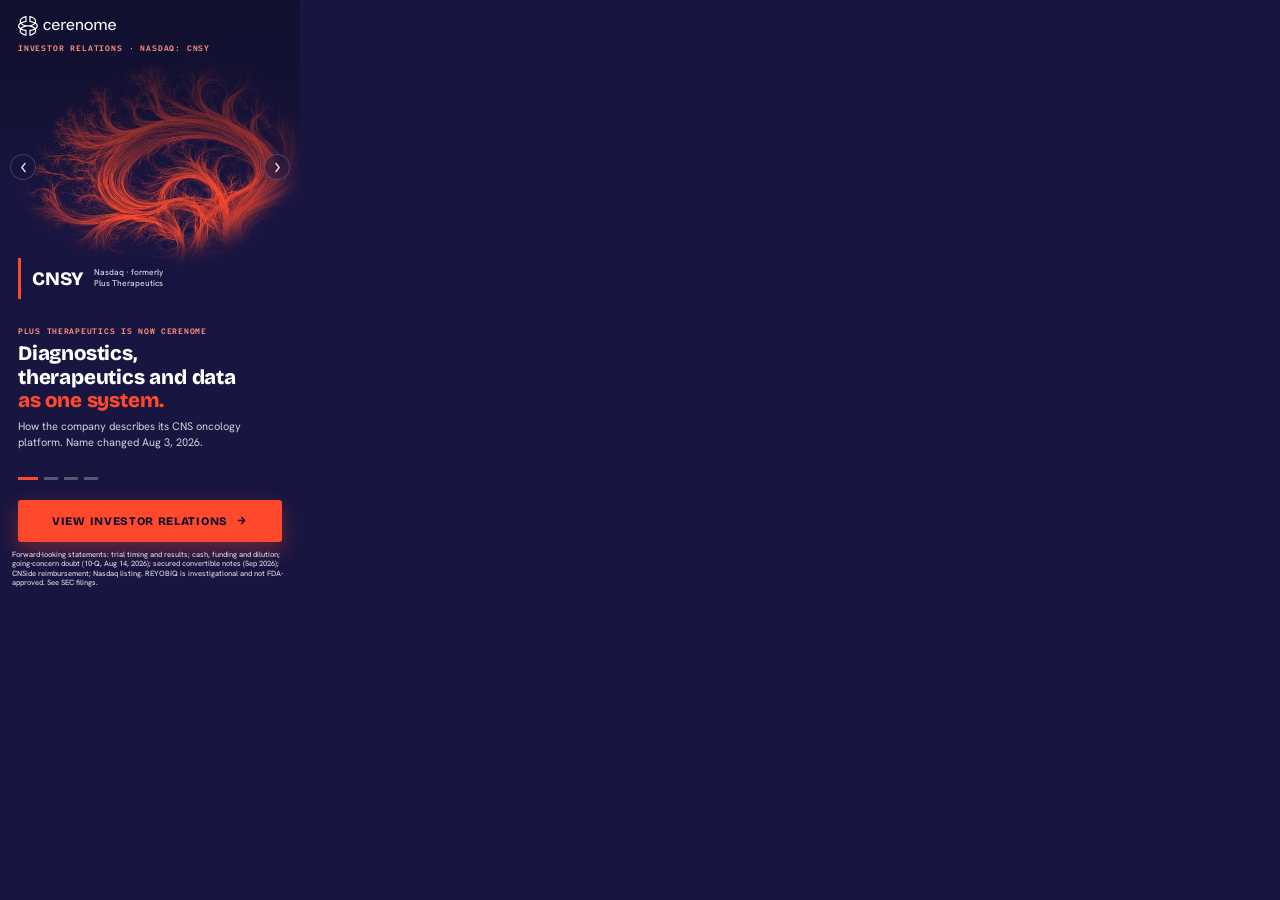
==== concept-a-photo/index.html @ 1be0fbd3 "Cerenome IR banner concepts (A-D) and in-context preview Co-Authored-By: Claude Sonnet 5.5 <noreply@" ====
<!DOCTYPE html>
<html lang="en">
<head>
<meta name="robots" content="noindex,nofollow">
<meta charset="UTF-8">
<meta name="ad.size" content="width=300,height=600">
<meta http-equiv="X-UA-Compatible" content="IE=Edge">
<meta name="viewport" content="width=300,initial-scale=1">
<link rel="icon" href="data:,">
<title>Cerenome, Inc. — Investor Relations</title>
<link rel="preconnect" href="https://fonts.googleapis.com">
<link rel="preconnect" href="https://fonts.gstatic.com" crossorigin>
<link href="https://fonts.googleapis.com/css2?family=Bricolage+Grotesque:opsz,wght@12..96,700;12..96,800&family=Hanken+Grotesk:wght@400;500;600;700&family=Red+Hat+Mono:wght@500;600&display=swap" rel="stylesheet">
<link rel="stylesheet" href="style.css">
</head>
<body>

<!--
  Cerenome, Inc. — IR display banner, 300x600 — Concept A: Photo / Dark.
  Promotes: https://media-console-group.github.io/cerenome-ir-concept/
  Full-bleed company artwork per slide (the coral fibre tracts on the IR page) (Ken Burns zoom + scrims), a
  floating stat chip, persistent logo/ticker chrome, stat row + CTA +
  forward-looking-statements line. Concept C is generated from this file
  (scripts/build_concept_c.py), so re-run that after every edit here.
  Every slide's copy and stat must come from the live IR site.
-->

<div id="banner" aria-label="Cerenome, Inc. investor relations advertisement">

  <div id="slides">

    <!-- Slide 1 — Overview: the rename and the platform (the company's own description) -->
    <section class="slide" data-index="0">
      <div class="slide-bg" role="img" aria-label="Coral fibre-tract artwork from the company's website, on deep navy" style="background-image:url(assets/slide-1.jpg)"></div>
      <div class="slide-scrim-top"></div>
      <div class="slide-scrim-bottom"></div>
      <div class="slide-copy">
        <div class="mid-chip">
          <span class="chip-num">CNSY</span>
          <span class="chip-label">Nasdaq · formerly<br>Plus Therapeutics</span>
        </div>
        <div class="copy-bottom">
          <div class="kicker">Plus Therapeutics is now Cerenome</div>
          <h1>Diagnostics,<br>therapeutics and data<br><em>as one system.</em></h1>
          <p>How the company describes its CNS oncology platform. Name changed Aug&nbsp;3,&nbsp;2026.</p>
        </div>
      </div>
    </section>

    <!-- Slide 2 — CNSide: the commercial diagnostic, with the revenue qualifier -->
    <section class="slide" data-index="1">
      <div class="slide-bg" role="img" aria-label="Coral fibre-tract artwork from the company's website, close crop" style="background-image:url(assets/slide-2.jpg)"></div>
      <div class="slide-scrim-top"></div>
      <div class="slide-scrim-bottom"></div>
      <div class="slide-copy">
        <div class="mid-chip">
          <span class="chip-num">11,000<em>+</em></span>
          <span class="chip-label">CNSide tests since 2020,<br>per the company</span>
        </div>
        <div class="copy-bottom">
          <div class="kicker">CNSide · Diagnostics</div>
          <h1>A spinal fluid test<br>for CNS cancer,<br><em>in clinical use.</em></h1>
          <p>A laboratory-developed test. All revenue in the Jun&nbsp;30 10-Q was grant revenue.</p>
        </div>
      </div>
    </section>

    <!-- Slide 3 — REYOBIQ: investigational, Phase 2 enrollment complete; no efficacy figure -->
    <section class="slide" data-index="2">
      <div class="slide-bg" role="img" aria-label="Coral fibre-tract artwork from the company's website, wide sweep" style="background-image:url(assets/slide-3.jpg)"></div>
      <div class="slide-scrim-top"></div>
      <div class="slide-scrim-bottom"></div>
      <div class="slide-copy">
        <div class="mid-chip">
          <span class="chip-num">32</span>
          <span class="chip-label">patients treated at the<br>Phase 2 dose</span>
        </div>
        <div class="copy-bottom">
          <div class="kicker">REYOBIQ · Investigational</div>
          <h1>Phase 2 enrollment<br>complete in recurrent<br><em>glioblastoma.</em></h1>
          <p>Not FDA-approved. Topline data expected mid&#8209;2027; interim results may not predict final ones.</p>
        </div>
      </div>
    </section>

    <!-- Slide 4 — Financials: cash, burn, going-concern doubt and the secured notes together -->
    <section class="slide" data-index="3">
      <div class="slide-bg" role="img" aria-label="Coral fibre-tract artwork from the company's website, tall crop" style="background-image:url(assets/slide-4.jpg)"></div>
      <div class="slide-scrim-top"></div>
      <div class="slide-scrim-bottom"></div>
      <div class="slide-copy">
        <div class="mid-chip">
          <span class="chip-num">$2.4<em>M</em></span>
          <span class="chip-label">cash at Jun 30, 2026,<br>plus $6.2M investments</span>
        </div>
        <div class="copy-bottom">
          <div class="kicker">Financials · Six months to Jun 30</div>
          <h1>$13.4M cash used.<br>Going-concern<br><em>doubt stated.</em></h1>
          <p>The 10-Q says more funding is needed. Sep&nbsp;2026: secured convertible notes of up to $21.3M agreed.</p>
        </div>
      </div>
    </section>

  </div>

  <!-- Persistent chrome — sits above the rotating slides -->
  <header id="top-bar" class="reveal" data-delay="0">
    <div id="logo">
      <svg class="mark" aria-hidden="true" width="170" height="35" viewBox="0 0 170 35" fill="none" xmlns="http://www.w3.org/2000/svg"><g clip-path="url(#clip0_2_28)"><path d="M34.5159 17.2585C34.5159 15.2289 33.2954 13.2946 31.0567 11.7365C31.4433 10.8894 31.6393 10.0106 31.6393 9.11318C31.6393 6.9821 30.5052 4.91453 28.4459 3.29154C26.513 1.76796 23.9154 0.701386 20.9325 0.205721L19.6996 0.00069034V10.3827L20.6447 10.4856C23.428 10.7893 26.0022 11.4748 28.0359 12.4434C26.4571 14.1251 23.7704 15.3953 20.586 15.9241C19.5001 16.1043 18.3804 16.1961 17.2586 16.1961C16.1369 16.1961 15.0172 16.1043 13.9313 15.9241C10.7469 15.3946 8.06085 14.1244 6.48141 12.4434C8.51508 11.4755 11.0893 10.7893 13.8726 10.4856L14.8177 10.3827V0L13.5848 0.205031C10.6019 0.700695 8.00356 1.76796 6.07136 3.29085C4.01214 4.91384 2.87795 6.98141 2.87795 9.11249C2.87795 10.0106 3.074 10.8894 3.46058 11.7358C1.2205 13.2946 1.52588e-05 15.2289 1.52588e-05 17.2585C1.52588e-05 19.2881 1.2205 21.2224 3.4592 22.7805C3.07262 23.6276 2.87657 24.5064 2.87657 25.4038C2.87657 27.5349 4.01076 29.6025 6.06998 31.2255C8.00287 32.7484 10.6005 33.8156 13.5834 34.3113L14.8163 34.5163V24.1343L13.8713 24.0314C11.0879 23.7277 8.5137 23.0422 6.48003 22.0736C8.05878 20.392 10.7455 19.1217 13.9299 18.5929C15.0158 18.4121 16.1355 18.3209 17.2573 18.3209C18.379 18.3209 19.4987 18.4121 20.5846 18.5929C23.769 19.1224 26.4551 20.3927 28.0338 22.0736C26.0001 23.0422 23.4259 23.7277 20.6426 24.0314L19.6975 24.1343V34.5163L20.9304 34.3113C23.9133 33.8156 26.5117 32.7484 28.4439 31.2255C30.5031 29.6025 31.6373 27.5349 31.6373 25.4038C31.6373 24.5057 31.4412 23.6269 31.0546 22.7805C33.2933 21.2224 34.5138 19.2881 34.5138 17.2585H34.5159ZM7.37951 4.96217C8.74634 3.88523 10.6026 3.04647 12.6963 2.55012V8.48911C9.89434 8.87916 7.37261 9.61782 5.30096 10.6526C5.09801 10.1466 4.99584 9.63163 4.99584 9.11318C4.99584 7.23546 6.29226 5.81957 7.37951 4.96286V4.96217ZM12.697 31.9669C10.6033 31.4699 8.74634 30.6318 7.3802 29.5548C6.29295 28.6981 4.99653 27.2822 4.99653 25.4045C4.99653 24.8861 5.0987 24.3711 5.30165 23.8651C7.3733 24.8999 9.89503 25.6379 12.697 26.0286V31.9676V31.9669ZM7.84686 18.4148C6.53249 19.1376 5.42936 20.0171 4.60443 20.9926C2.99461 19.8576 2.11929 18.5529 2.11929 17.2592C2.11929 15.9655 2.99392 14.6601 4.60443 13.5258C5.42867 14.5013 6.53249 15.3808 7.84686 16.1036C8.66005 16.5509 9.55608 16.9389 10.5087 17.2599C9.55608 17.5802 8.66005 17.9689 7.84686 18.4162V18.4148ZM21.8189 2.55012C23.9126 3.04716 25.7696 3.88523 27.1357 4.96217C28.223 5.81888 29.5194 7.23477 29.5194 9.11249C29.5194 9.63094 29.4172 10.1459 29.2143 10.652C27.1419 9.61713 24.6209 8.87916 21.8189 8.48842V2.55012ZM27.1364 29.5548C25.7696 30.6318 23.9133 31.4705 21.8196 31.9669V26.0279C24.6216 25.6379 27.1433 24.8992 29.2149 23.8644C29.4179 24.3704 29.5201 24.8861 29.5201 25.4038C29.5201 27.2816 28.2237 28.6974 27.1364 29.5542V29.5548ZM29.9108 20.9919C29.0865 20.0164 27.9827 19.1369 26.6691 18.4141C25.8559 17.9668 24.9598 17.5788 24.0072 17.2578C24.9598 16.9375 25.8559 16.5488 26.6691 16.1015C27.9834 15.3787 29.0865 14.4992 29.9115 13.5245C31.5213 14.6587 32.3966 15.9641 32.3966 17.2578C32.3966 18.5515 31.522 19.8569 29.9115 20.9912L29.9108 20.9919Z" fill="white"/><path d="M51.0562 9.94884C53.7871 9.94884 56.3254 11.8763 57.0323 14.3829H54.3656C53.8513 12.9691 52.7592 12.0696 51.0562 12.0696C48.3253 12.0696 46.6865 14.4153 46.6865 17.2423C46.6865 20.0692 48.3253 22.4474 51.0562 22.4474C52.7592 22.4474 53.8513 21.5479 54.3656 20.1341H57.0323C56.3254 22.6401 53.7871 24.5675 51.0562 24.5675C46.944 24.5675 44.1806 21.2904 44.1806 17.2423C44.1806 13.1941 46.9433 9.94884 51.0562 9.94884Z" fill="white"/><path d="M61.4962 15.8609H69.6247C69.3997 13.58 67.9859 12.0696 65.6727 12.0696C63.5845 12.0696 61.8814 13.6442 61.4962 15.8609ZM58.7978 17.2423C58.7978 13.1941 61.7537 9.94884 65.6734 9.94884C69.914 9.94884 72.6131 13.2259 72.4205 17.8525H61.4327C61.5936 20.4234 63.1357 22.4468 65.8024 22.4468C67.3446 22.4468 68.7259 21.7723 69.4653 20.4227H72.132C71.2642 22.8644 68.855 24.5668 65.8024 24.5668C61.5611 24.5668 58.7985 21.2897 58.7985 17.2416" fill="white"/><path d="M82.9579 10.1421H83.1505V12.6481H82.0902C79.7128 12.6481 77.8171 13.58 77.8171 17.4998V24.183H75.343V10.3672H77.8171V13.6118H77.8496C78.8457 11.0416 80.5805 10.1421 82.9579 10.1421Z" fill="white"/><path d="M86.9087 15.8609H95.0372C94.8122 13.58 93.3984 12.0696 91.0852 12.0696C88.9969 12.0696 87.2939 13.6442 86.9087 15.8609ZM84.2096 17.2423C84.2096 13.1941 87.1655 9.94884 91.0852 9.94884C95.3258 9.94884 98.0249 13.2259 97.8323 17.8525H86.8445C87.0054 20.4234 88.5475 22.4468 91.2142 22.4468C92.7564 22.4468 94.1377 21.7723 94.8771 20.4227H97.5438C96.676 22.8644 94.2668 24.5668 91.2142 24.5668C86.9729 24.5668 84.2103 21.2897 84.2103 17.2416" fill="white"/><path d="M107.985 10.013C110.266 10.013 112.611 11.3626 112.611 15.2824V24.1823H110.137V15.6041C110.137 13.3232 109.045 12.1338 107.181 12.1338C104.868 12.1338 103.229 13.9328 103.229 17.6282V24.1823H100.755V10.3665H103.229V13.3225H103.261C104.258 11.0092 105.831 10.013 107.984 10.013" fill="white"/><path d="M122.571 22.4474C125.494 22.4474 127.358 20.0057 127.358 17.2423C127.358 14.4788 125.495 12.0696 122.571 12.0696C119.647 12.0696 117.783 14.4795 117.783 17.2423C117.783 20.005 119.647 22.4474 122.571 22.4474ZM122.571 9.94884C126.811 9.94884 129.864 13.1941 129.864 17.2423C129.864 21.2904 126.812 24.5675 122.571 24.5675C118.329 24.5675 115.278 21.2904 115.278 17.2423C115.278 13.1941 118.329 9.94884 122.571 9.94884Z" fill="white"/><path d="M144.223 13.5158C145.122 11.556 146.633 10.0137 149.042 10.0137C151.291 10.0137 153.604 11.3951 153.604 15.2831V24.183H151.13V15.6048C151.13 13.3557 150.07 12.1345 148.271 12.1345C145.99 12.1345 144.383 13.9659 144.383 17.6289V24.183H141.909V15.6048C141.909 13.3557 140.849 12.1345 139.05 12.1345C136.769 12.1345 135.163 13.9659 135.163 17.6289V24.183H132.688V10.3672H135.163V13.3232H135.195C136.191 11.0423 137.733 10.0137 139.822 10.0137C141.685 10.0137 143.613 10.9774 144.191 13.5158H144.223Z" fill="white"/><path d="M159.066 15.8609H167.195C166.97 13.58 165.556 12.0696 163.243 12.0696C161.154 12.0696 159.451 13.6442 159.066 15.8609ZM156.368 17.2423C156.368 13.1941 159.324 9.94884 163.243 9.94884C167.485 9.94884 170.183 13.2259 169.99 17.8525H159.003C159.163 20.4234 160.706 22.4468 163.372 22.4468C164.914 22.4468 166.296 21.7723 167.035 20.4227H169.702C168.834 22.8644 166.425 24.5668 163.373 24.5668C159.132 24.5668 156.369 21.2897 156.369 17.2416" fill="white"/></g><defs><clipPath id="clip0_2_28"><rect width="170" height="34.5163" fill="white"/></clipPath></defs></svg>
    </div>
    <div id="eyebrow">INVESTOR&nbsp;RELATIONS&nbsp;·&nbsp;NASDAQ:&nbsp;CNSY</div>
  </header>

  <button type="button" class="nav-arrow" id="arrow-prev" aria-label="Previous slide">
    <svg viewBox="0 0 16 16"><path d="M10 3 6 8l4 5" stroke="currentColor" stroke-width="1.7" fill="none" stroke-linecap="round" stroke-linejoin="round"/></svg>
  </button>
  <button type="button" class="nav-arrow" id="arrow-next" aria-label="Next slide">
    <svg viewBox="0 0 16 16"><path d="M6 3l4 5-4 5" stroke="currentColor" stroke-width="1.7" fill="none" stroke-linecap="round" stroke-linejoin="round"/></svg>
  </button>

  <div id="bottom-fixed" class="reveal" data-delay="4">
    <div id="dots" role="tablist" aria-label="Slide selector">
      <button class="dot active" data-index="0" aria-label="Slide 1: Platform"></button>
      <button class="dot" data-index="1" aria-label="Slide 2: CNSide"></button>
      <button class="dot" data-index="2" aria-label="Slide 3: REYOBIQ"></button>
      <button class="dot" data-index="3" aria-label="Slide 4: Financials"></button>
    </div>
<a href="#" id="cta">
      <span>View Investor Relations</span>
      <svg viewBox="0 0 16 16" id="cta-arrow" aria-hidden="true"><path d="M4 8h8M8 4l4 4-4 4" stroke="currentColor" stroke-width="1.6" fill="none" stroke-linecap="round" stroke-linejoin="round"/></svg>
    </a>
    <p id="disclosure">Forward-looking statements: trial timing and results; cash, funding and dilution; going-concern doubt (10-Q, Aug 14, 2026); secured convertible notes (Sep 2026); CNSide reimbursement; Nasdaq listing. REYOBIQ is investigational and not FDA-approved. See SEC filings.</p>
  </div>

  <!-- Standard HTML5-ad click-tag plumbing -->
  <div id="click-tag-wrapper"></div>
</div>

<script src="script.js"></script>
</body>
</html>
---- concept-a-photo/style.css ----
/* ── Brand tokens — the ONLY place colors are defined. Set --dark,
   --navy, --accent and --gold from the company's real site; the rest
   derive from them (color-mix: Chrome 111+ / Safari 16.2+). ── */
:root {
  --dark:      #181540;
  --dark-2:    color-mix(in srgb, var(--dark) 70%, black);
  --navy:      #1c1246;
  --accent:    #ff492c;
  --accent-d:  color-mix(in srgb, var(--accent) 82%, black);
  --accent-lt: color-mix(in srgb, var(--accent) 62%, white);
  --gold:      #ff9900;
  --gold-d:    color-mix(in srgb, var(--gold) 85%, black);
  --white:     #ffffff;
  --cta-ink:   var(--dark-2);  /* text on the accent CTA — set to var(--dark-2) if white fails contrast on a light accent */
  --font-head: 'Bricolage Grotesque', system-ui, sans-serif;
  --font:      'Hanken Grotesk', system-ui, sans-serif;
  --mono:      'Red Hat Mono', ui-monospace, SFMono-Regular, Menlo, Consolas, 'Liberation Mono', monospace;
  --ease:      cubic-bezier(0.16,1,0.3,1);
}

* { margin:0; padding:0; box-sizing:border-box; }
html, body { width:300px; height:600px; overflow:hidden; background:var(--dark); }
body { font-family:var(--font); -webkit-font-smoothing:antialiased; }
a { text-decoration:none; color:inherit; }
button { border:0; background:none; font:inherit; color:inherit; cursor:pointer; -webkit-tap-highlight-color:transparent; }

/* ── Canvas ─────────────────────────────────────────────────────────
   Fixed 300x600 stage. A crossfading slide stack sits at the bottom of
   the z-order; persistent chrome (logo, nav, stats, CTA) is pinned on
   top of it and never rotates — same "fixed shell / rotating cards"
   split the Knorex reference banner used with royalSlider. */
#banner {
  position:relative;
  width:300px;
  height:600px;
  overflow:hidden;
  cursor:pointer;
  background:var(--dark);
}

/* ── Slide stack ────────────────────────────────────────────────── */
#slides { position:absolute; inset:0; z-index:1; }

.slide {
  position:absolute;
  inset:0;
  opacity:0;
  z-index:1;
  pointer-events:none;
  transition:opacity 0.9s ease;
}
.slide.active { opacity:1; z-index:2; pointer-events:auto; }

.slide-bg {
  position:absolute;
  top:0; left:0;
  width:100%; height:100%;
  background-size:cover;
  background-position:center top;
  z-index:1;
  animation:kenburns 7s ease-out infinite alternate;
  user-select:none;
  -webkit-user-drag:none;
}
@keyframes kenburns {
  from { transform:scale(1); }
  to   { transform:scale(1.09); }
}

.slide-scrim-top, .slide-scrim-bottom {
  position:absolute;
  left:0; right:0;
  z-index:2;
  pointer-events:none;
}
.slide-scrim-top {
  top:0; height:190px;
  background:linear-gradient(180deg, color-mix(in srgb, var(--dark-2) 94%, transparent) 0%, color-mix(in srgb, var(--dark-2) 62%, transparent) 55%, color-mix(in srgb, var(--dark-2) 0%, transparent) 100%);
}
.slide-scrim-bottom {
  bottom:0; height:336px;
  background:linear-gradient(0deg, var(--dark) 0%, color-mix(in srgb, var(--dark) 93%, transparent) 42%, color-mix(in srgb, var(--dark) 0%, transparent) 100%);
}

.slide-copy {
  position:absolute;
  inset:0;
  z-index:3;
  transform:translateY(12px);
  transition:transform 0.9s var(--ease);
}
.slide.active .slide-copy { transform:translateY(0); }

/* Floating mid-image stat chip (per slide) */
.mid-chip {
  position:absolute;
  top:258px; left:18px;
  display:flex;
  align-items:center;
  gap:10px;
  padding:9px 13px 9px 11px;
  background:color-mix(in srgb, var(--dark) 58%, transparent);
  border-left:3px solid var(--accent);
  border-radius:0 3px 3px 0;
  backdrop-filter:blur(3px);
  -webkit-backdrop-filter:blur(3px);
}
.chip-num {
  font-family:var(--font-head);
  font-weight:800;
  font-size:19px;
  color:var(--white);
  white-space:nowrap;
}
.chip-num em { font-style:normal; color:var(--accent); }
.chip-label {
  font-family:var(--font);
  font-size:8.4px;
  line-height:1.25;
  font-weight:500;
  color:rgba(255,255,255,0.82);
}

/* Rotating headline block, pinned above the fixed bottom bar */
.copy-bottom {
  position:absolute;
  left:0; right:0;
  bottom:150px;
  padding:0 18px;
}
.kicker {
  font-family:var(--mono);
  font-weight:600;
  font-size:8px;
  letter-spacing:0.09em;
  text-transform:uppercase;
  color:var(--accent-lt);
  margin-bottom:6px;
}
.copy-bottom h1 {
  font-family:var(--font-head);
  font-weight:800;
  font-size:20.5px;
  line-height:1.14;
  letter-spacing:-0.01em;
  color:var(--white);
}
.copy-bottom h1 em { font-style:normal; color:var(--accent); }
.copy-bottom p {
  margin-top:7px;
  font-size:11px;
  line-height:1.4;
  color:rgba(255,255,255,0.8);
  max-width:255px;
}

/* ── Persistent chrome (never rotates) ─────────────────────────── */
#top-bar {
  position:absolute;
  top:0; left:0; right:0;
  z-index:5;
  display:flex;
  flex-direction:column;
  gap:7px;
  padding:16px 18px 0;
}
#logo { display:flex; align-items:center; gap:7px; }
#logo .mark { width:98px; height:20.2px; flex:none; }
#wordmark {
  font-family:var(--font-head);
  font-weight:800;
  font-size:13.5px;
  letter-spacing:0.01em;
  color:var(--white);
}
#eyebrow {
  font-family:var(--mono);
  font-weight:600;
  font-size:8.2px;
  letter-spacing:0.1em;
  color:var(--accent-lt);
}

.nav-arrow {
  position:absolute;
  top:154px;
  width:26px; height:26px;
  z-index:5;
  display:flex;
  align-items:center;
  justify-content:center;
  background:color-mix(in srgb, var(--dark) 45%, transparent);
  border:1px solid rgba(255,255,255,0.18);
  border-radius:50%;
  color:rgba(255,255,255,0.9);
  backdrop-filter:blur(2px);
  -webkit-backdrop-filter:blur(2px);
  transition:background .2s ease, transform .15s ease;
}
.nav-arrow svg { width:13px; height:13px; }
.nav-arrow:active { transform:scale(0.9); background:color-mix(in srgb, var(--accent) 55%, transparent); }
#arrow-prev { left:10px; }
#arrow-next { right:10px; }

#bottom-fixed {
  position:absolute;
  left:0; right:0; bottom:0;
  z-index:5;
  padding:0 18px 12px;
}

#dots {
  display:flex;
  gap:6px;
  margin-bottom:11px;
}
.dot {
  width:14px; height:3px;
  border-radius:2px;
  background:rgba(255,255,255,0.28);
  transition:background .3s ease, width .3s ease;
  padding:6px 0;
  background-clip:content-box;
  box-sizing:content-box;
}
.dot.active { background-color:var(--accent); width:20px; }  /* background-color, not the shorthand: the shorthand resets background-clip and paints the whole 15px hit area as a square */

#stat-row {
  display:flex;
  align-items:center;
  gap:14px;
}
.stat { display:flex; flex-direction:column; gap:2px; }
.stat-num {
  font-family:var(--font-head);
  font-weight:800;
  font-size:15px;
  color:var(--white);
}
.stat-num em { font-style:normal; color:var(--accent); }
.stat-label {
  font-family:var(--font);
  font-size:8px;
  font-weight:500;
  letter-spacing:0.03em;
  text-transform:uppercase;
  color:rgba(255,255,255,0.58);
}
.stat-div { width:1px; height:26px; background:rgba(255,255,255,0.18); }

#cta {
  margin-top:14px;
  display:flex;
  align-items:center;
  justify-content:center;
  gap:7px;
  width:100%;
  height:42px;
  background:var(--accent);
  border-radius:3px;
  color:var(--cta-ink);
  font-family:var(--font-head);
  font-weight:800;
  font-size:11.5px;
  letter-spacing:0.06em;
  text-transform:uppercase;
  box-shadow:0 8px 20px color-mix(in srgb, var(--accent) 35%, transparent);
  animation:cta-pulse 1.8s ease-in-out 2.6s 6;
}
#cta-arrow { width:13px; height:13px; }

/* Required disclosure line under the CTA */
#disclosure {
  margin:8px -6px 0;
  font-family:var(--font);
  font-size:7.6px;
  font-weight:500;
  letter-spacing:0;
  line-height:1.26;
  text-align:left;
  color:rgba(255,255,255,0.8);
}
@keyframes cta-pulse {
  0%, 100% { box-shadow:0 8px 20px color-mix(in srgb, var(--accent) 35%, transparent); }
  50%      { box-shadow:0 8px 26px color-mix(in srgb, var(--accent) 65%, transparent), 0 0 0 5px color-mix(in srgb, var(--accent) 12%, transparent); }
}

/* ── Entrance sequence (initial load only) ─────────────────────── */
.reveal {
  opacity:0;
  transform:translateY(14px);
  transition:opacity .7s var(--ease), transform .7s var(--ease);
}
#banner.is-live .reveal { opacity:1; transform:none; }
#top-bar[data-delay="0"] { transition-delay:.05s; }
#bottom-fixed[data-delay="4"] { transition-delay:.55s; }

#click-tag-wrapper { position:absolute; width:0; height:0; overflow:hidden; }

@media (prefers-reduced-motion: reduce) {
  .slide-bg { animation:none; }
  #cta { animation:none; }
  .reveal { transition-duration:.01s; transition-delay:0s !important; }
  .slide, .slide-copy { transition-duration:.2s; }
}
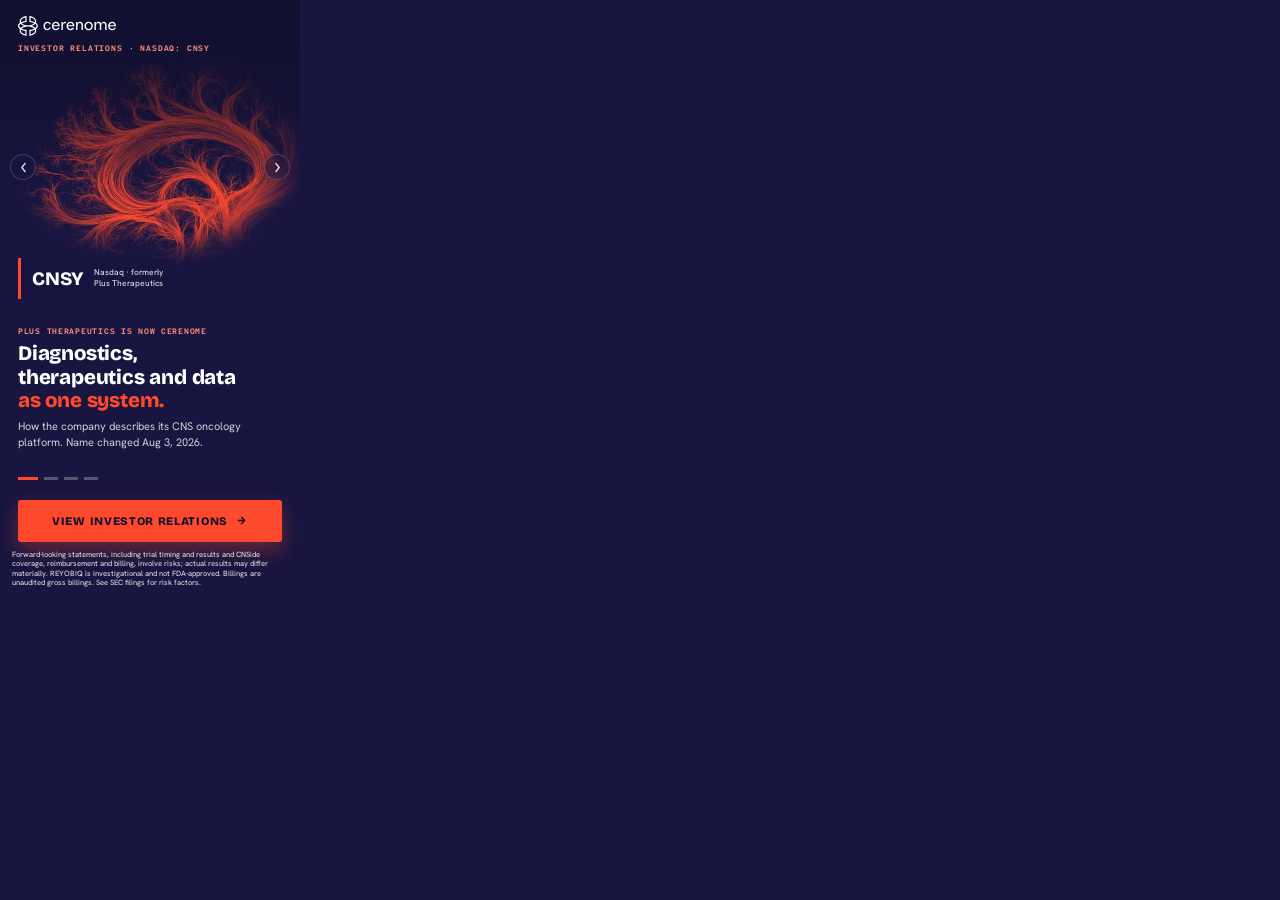
==== commit f4cb341a: "Remove negative financial wording; slide 4 now CNSide payer coverage and Q3 billings (labelled, comp" ====
--- a/concept-a-photo/index.html
+++ b/concept-a-photo/index.html
@@ -60,7 +60,7 @@
         <div class="copy-bottom">
           <div class="kicker">CNSide · Diagnostics</div>
           <h1>A spinal fluid test<br>for CNS cancer,<br><em>in clinical use.</em></h1>
-          <p>A laboratory-developed test. All revenue in the Jun&nbsp;30 10-Q was grant revenue.</p>
+          <p>A laboratory-developed test. Performed at more than 120 U.S. cancer institutions, per the company.</p>
         </div>
       </div>
     </section>
@@ -78,25 +78,25 @@
         <div class="copy-bottom">
           <div class="kicker">REYOBIQ · Investigational</div>
           <h1>Phase 2 enrollment<br>complete in recurrent<br><em>glioblastoma.</em></h1>
-          <p>Not FDA-approved. Topline data expected mid&#8209;2027; interim results may not predict final ones.</p>
+          <p>Investigational and not FDA-approved. Topline data expected mid&#8209;2027.</p>
         </div>
       </div>
     </section>
 
-    <!-- Slide 4 — Financials: cash, burn, going-concern doubt and the secured notes together -->
+    <!-- Slide 4 — CNSide commercial: payer coverage and Q3 billings (company-reported, labelled) -->
     <section class="slide" data-index="3">
       <div class="slide-bg" role="img" aria-label="Coral fibre-tract artwork from the company's website, tall crop" style="background-image:url(assets/slide-4.jpg)"></div>
       <div class="slide-scrim-top"></div>
       <div class="slide-scrim-bottom"></div>
       <div class="slide-copy">
         <div class="mid-chip">
-          <span class="chip-num">$2.4<em>M</em></span>
-          <span class="chip-label">cash at Jun 30, 2026,<br>plus $6.2M investments</span>
+          <span class="chip-num">$1.55<em>M</em></span>
+          <span class="chip-label">Q3 gross billings,<br>unaudited, per company</span>
         </div>
         <div class="copy-bottom">
-          <div class="kicker">Financials · Six months to Jun 30</div>
-          <h1>$13.4M cash used.<br>Going-concern<br><em>doubt stated.</em></h1>
-          <p>The 10-Q says more funding is needed. Sep&nbsp;2026: secured convertible notes of up to $21.3M agreed.</p>
+          <div class="kicker">CNSide · Commercial</div>
+          <h1>Payer coverage<br>reaching ~164M<br><em>covered lives.</em></h1>
+          <p>222 tests billed in Q3. Contracted commercial and Medicare Advantage lives, per the company.</p>
         </div>
       </div>
     </section>
@@ -123,13 +123,13 @@
       <button class="dot active" data-index="0" aria-label="Slide 1: Platform"></button>
       <button class="dot" data-index="1" aria-label="Slide 2: CNSide"></button>
       <button class="dot" data-index="2" aria-label="Slide 3: REYOBIQ"></button>
-      <button class="dot" data-index="3" aria-label="Slide 4: Financials"></button>
+      <button class="dot" data-index="3" aria-label="Slide 4: Commercial"></button>
     </div>
 <a href="#" id="cta">
       <span>View Investor Relations</span>
       <svg viewBox="0 0 16 16" id="cta-arrow" aria-hidden="true"><path d="M4 8h8M8 4l4 4-4 4" stroke="currentColor" stroke-width="1.6" fill="none" stroke-linecap="round" stroke-linejoin="round"/></svg>
     </a>
-    <p id="disclosure">Forward-looking statements: trial timing and results; cash, funding and dilution; going-concern doubt (10-Q, Aug 14, 2026); secured convertible notes (Sep 2026); CNSide reimbursement; Nasdaq listing. REYOBIQ is investigational and not FDA-approved. See SEC filings.</p>
+    <p id="disclosure">Forward-looking statements, including trial timing and results and CNSide coverage, reimbursement and billing, involve risks; actual results may differ materially. REYOBIQ is investigational and not FDA-approved. Billings are unaudited gross billings. See SEC filings for risk factors.</p>
   </div>
 
   <!-- Standard HTML5-ad click-tag plumbing -->
